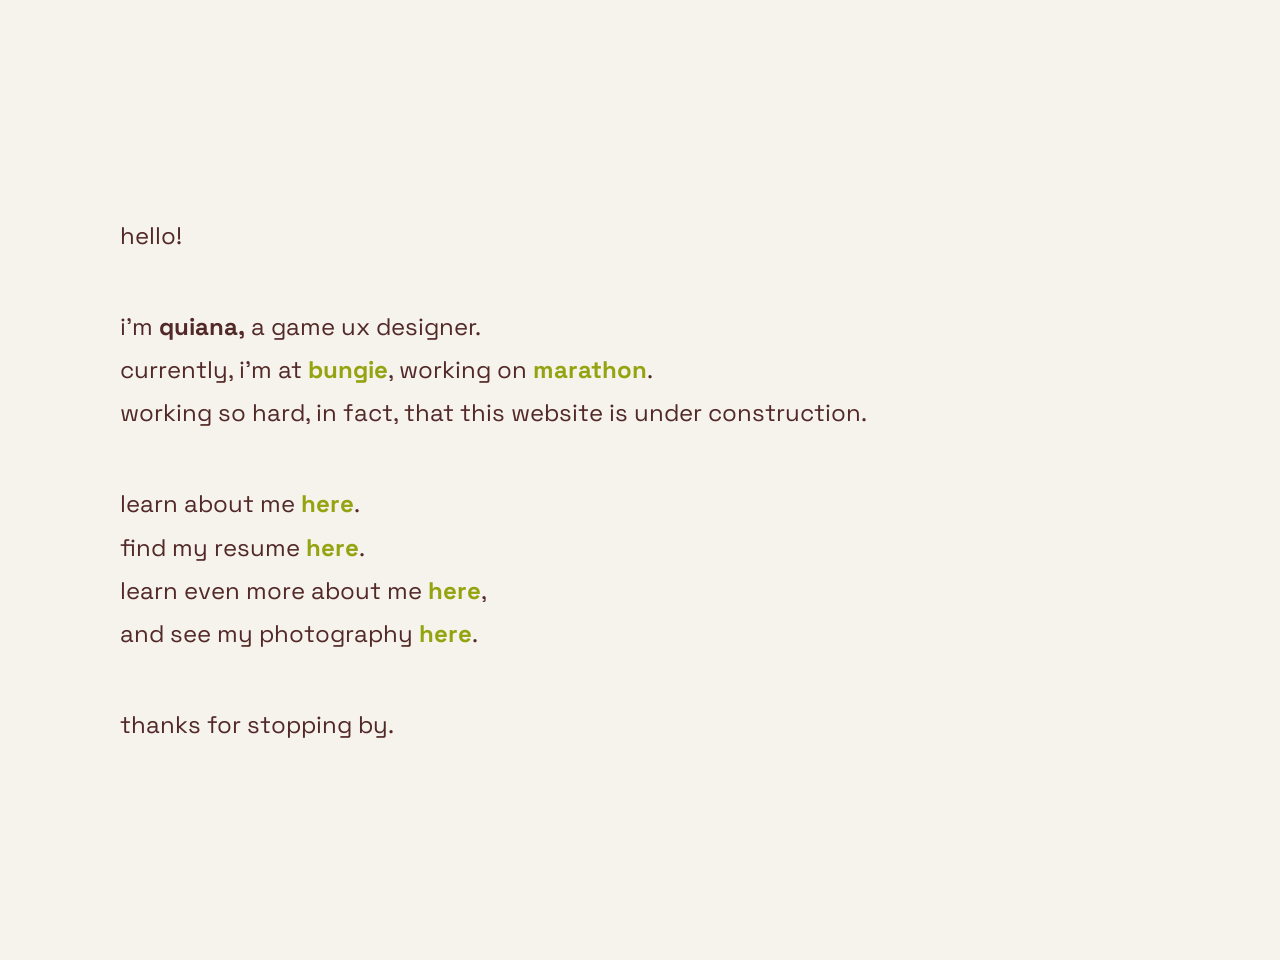
==== index.html @ fec9de56 "initial upload" ====
<!DOCTYPE html>
<html lang="en">
<head>
    <meta charset="UTF-8">
    <meta name="viewport" content="width=device-width, initial-scale=1.0">
    <title>quiana dang</title>
    <link rel="stylesheet" type="text/css" href="styles.css">
</head>
<body class="fade-in">
    <div id="homecontainer">
    <p>hello!</p>
    <p>i'm <b>quiana,</b> a game ux designer.
    <br>currently, i'm at <a href="https://www.bungie.net/7">bungie</a>, working on <a href="https://marathonthegame.com/">marathon</a>.
    <br>working so hard, in fact, that this website is under construction.</p>
    <p>
        learn about me <a href="about.html">here</a>.
        <br>find my resume <a href="https://drive.google.com/file/d/1p6E0idSL_0x3lYtQxn77YolcB4OP8FVv/view?usp=drive_link">here</a>.
        <br>learn even more about me <a href="blog.html">here</a>,
        <br>and see my photography <a href="https://vsco.co/jarupants/gallery">here</a>.
    </p>
    
    <p>thanks for stopping by.</p>
    </div>
</body>
</html>
---- styles.css ----
/* styles */

.fade-in {
	opacity: 1;
	animation-name: fadeInOpacity;
	animation-iteration-count: 1;
	animation-timing-function: ease-in;
	animation-duration: 0.25s;
}

@keyframes fadeInOpacity {
	0% {
		opacity: 0;
	}
	100% {
		opacity: 1;
	}
}

@font-face {
  font-family: 'Space Grotesk';
  src: local('Space Grotesk'),
  url('SpaceGrotesk.ttf') format('truetype');
}


html, body {
  margin: 0;
  padding: 0;
  width: 100%;
  height: 100%;
  background-color: rgb(245, 243, 235);
  font-family: 'Space Grotesk', sans-serif;
  color:rgb(82, 40, 40);
  font-size: 24px;
}

#homecontainer {
  width: 80dvw;
  height: 80dvh;
  padding: 120px;
  display: flex;
  flex-direction: column;
  justify-content: center;
  align-items: left;
}

#othercontainer {
  width: 80dvw;
  height: 80dvh;
  padding: 120px;
  display: flex;
  flex-direction: column;
  justify-content: center;
  align-items: left;
}

#blogcontainer {
  width: 80dvw;
  height: 80dvh;
  padding: 120px;
  display: flex;
  flex-direction: column;
  justify-content: start;
  align-items: left;
}

#resumecontainer {
    width:auto;
    height: fit-content;
    display: flex;
    flex-direction: row;
    justify-content: start;
    align-items: left;
}

.resumecomponent {
    width:fit-content;
}

table {
    border-spacing: 50px 0;
    margin-left: -50px;
}

tr {
    line-height: 230%;
}

p {
    text-wrap: wrap;
    line-height:180%
}

br {
    text-wrap: wrap;
}

.accent {
    color:#dd9907;
}

.blogtext {
    font-size: 16px;
    line-height: 150%;
}

.datetext {
    font-size: 16px;
    font-weight: bold;
    line-height: 150%;
}

.date {
    text-align: end;
    width: 0;
    color:rgb(204, 187, 176);
}

h1 {
    font-size: 20px;
    
}

a {
    font-weight: 800;
    color:#94a30f;
    text-decoration: none;
}

a:hover {
    color:#dd9907;
    transition: color 0.5s ease;
}

.resumeBlock {
    text-align: start;
    width: 50dvw;
    margin-left: 22px;
}

li {
    margin-left: 20px;
}
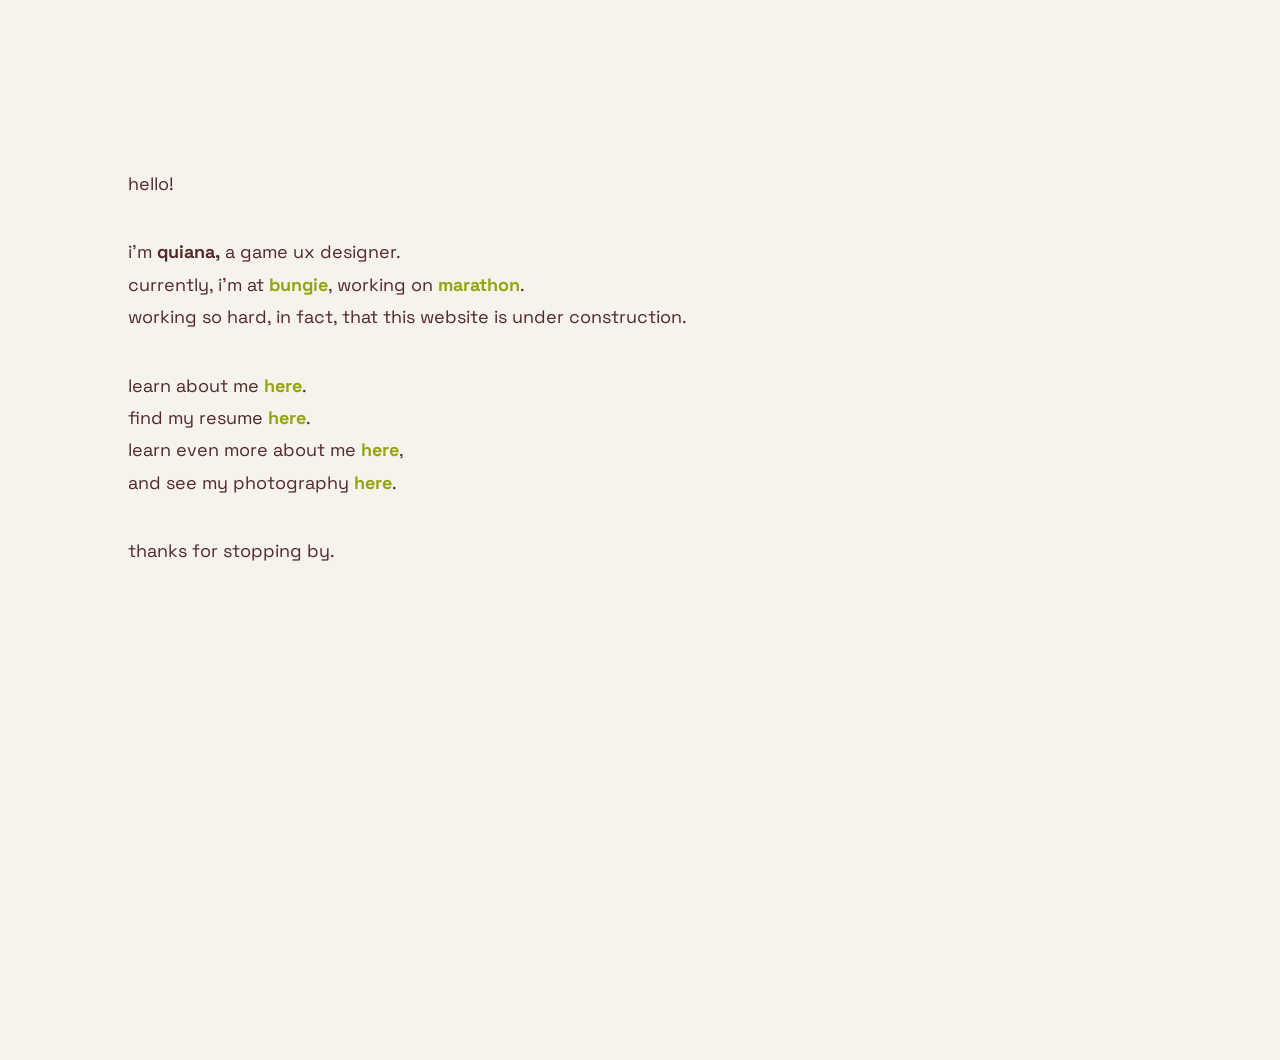
==== commit b41e4e12: "scroll elements" ====
--- a/index.html
+++ b/index.html
@@ -7,19 +7,22 @@
     <link rel="stylesheet" type="text/css" href="styles.css">
 </head>
 <body class="fade-in">
-    <div id="homecontainer">
-    <p>hello!</p>
-    <p>i'm <b>quiana,</b> a game ux designer.
-    <br>currently, i'm at <a href="https://www.bungie.net/7">bungie</a>, working on <a href="https://marathonthegame.com/">marathon</a>.
-    <br>working so hard, in fact, that this website is under construction.</p>
-    <p>
-        learn about me <a href="about.html">here</a>.
-        <br>find my resume <a href="https://drive.google.com/file/d/1p6E0idSL_0x3lYtQxn77YolcB4OP8FVv/view?usp=drive_link">here</a>.
-        <br>learn even more about me <a href="blog.html">here</a>,
-        <br>and see my photography <a href="https://vsco.co/jarupants/gallery">here</a>.
-    </p>
+    <div id="content">
+        <div id="homecontainer">
+            <p style="margin-top:120px;">hello!</p>
+            <p>i'm <b>quiana,</b> a game ux designer.
+            <br>currently, i'm at <a href="https://www.bungie.net/7">bungie</a>, working on <a href="https://marathonthegame.com/">marathon</a>.
+            <br>working so hard, in fact, that this website is under construction.</p>
+            <p>
+                learn about me <a href="about.html">here</a>.
+                <br>find my resume <a href="https://drive.google.com/file/d/1p6E0idSL_0x3lYtQxn77YolcB4OP8FVv/view?usp=drive_link">here</a>.
+                <br>learn even more about me <a href="blog.html">here</a>,
+                <br>and see my photography <a href="https://vsco.co/jarupants/gallery">here</a>.
+            </p>
+            
+            <p>thanks for stopping by.</p>
+        </div>
+    </div>
     
-    <p>thanks for stopping by.</p>
-    </div>
 </body>
 </html>
--- a/styles.css
+++ b/styles.css
@@ -23,22 +23,43 @@
   url('SpaceGrotesk.ttf') format('truetype');
 }
 
+#backlink {
+    margin-top: 120px;
+    margin-left: 120px;
+}
 
 html, body {
-  margin: 0;
-  padding: 0;
-  width: 100%;
-  height: 100%;
+  display: flex;
+  width: 100dvw;
+  height: 100dvh;
+  overflow:hidden;
+  margin-bottom:120px;
   background-color: rgb(245, 243, 235);
   font-family: 'Space Grotesk', sans-serif;
   color:rgb(82, 40, 40);
-  font-size: 24px;
+  font-size: 18px;
+}
+
+#content {
+    min-height:0;
+    margin-left: 120px;
+    margin-right: 120px;
+    margin-bottom: 120px;
+    margin-top: 40px;
+    overflow: scroll;
+    display: flex;
+    flex-flow: column;
+    height: 100%;
+    /* mask-image: linear-gradient(to bottom, 
+    transparent, 
+    black 20px, 
+    black calc(100% - 20px), 
+    transparent
+  );
+  -webkit-mask-image: linear-gradient(to bottom, transparent, black 50px, black calc(100% - 50px), transparent); */
 }
 
 #homecontainer {
-  width: 80dvw;
-  height: 80dvh;
-  padding: 120px;
   display: flex;
   flex-direction: column;
   justify-content: center;
@@ -46,9 +67,6 @@
 }
 
 #othercontainer {
-  width: 80dvw;
-  height: 80dvh;
-  padding: 120px;
   display: flex;
   flex-direction: column;
   justify-content: center;
@@ -56,13 +74,12 @@
 }
 
 #blogcontainer {
-  width: 80dvw;
-  height: 80dvh;
-  padding: 120px;
   display: flex;
   flex-direction: column;
   justify-content: start;
   align-items: left;
+  width: 60%;
+  
 }
 
 #resumecontainer {
@@ -109,6 +126,7 @@
     font-size: 16px;
     font-weight: bold;
     line-height: 150%;
+    margin-left: 120px;
 }
 
 .date {
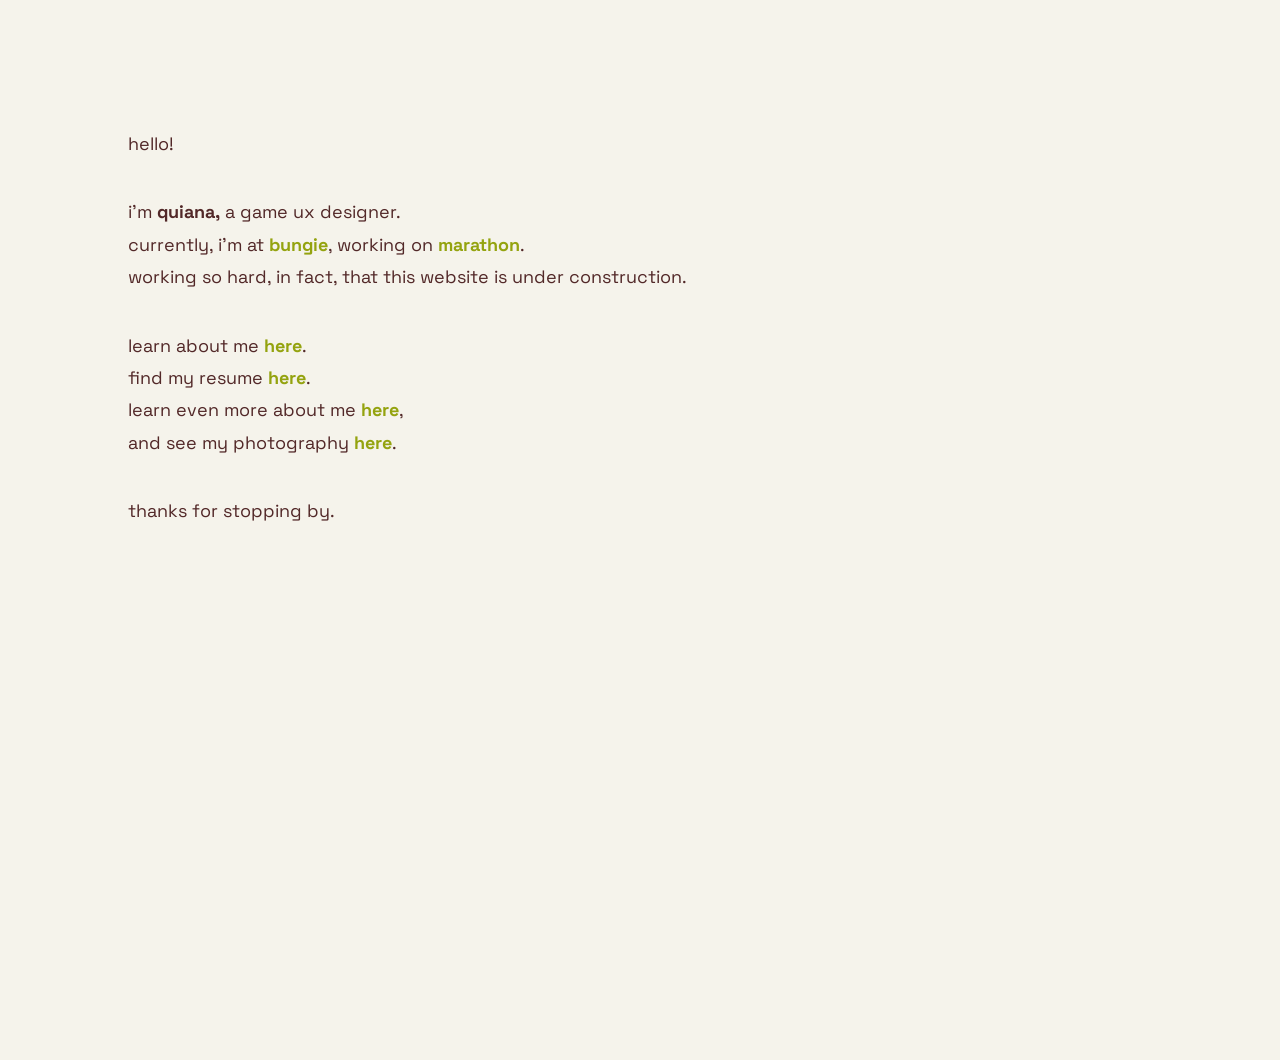
==== commit 6afc933f: "margin fix" ====
--- a/index.html
+++ b/index.html
@@ -9,7 +9,7 @@
 <body class="fade-in">
     <div id="content">
         <div id="homecontainer">
-            <p style="margin-top:120px;">hello!</p>
+            <p style="margin-top:80px;">hello!</p>
             <p>i'm <b>quiana,</b> a game ux designer.
             <br>currently, i'm at <a href="https://www.bungie.net/7">bungie</a>, working on <a href="https://marathonthegame.com/">marathon</a>.
             <br>working so hard, in fact, that this website is under construction.</p>
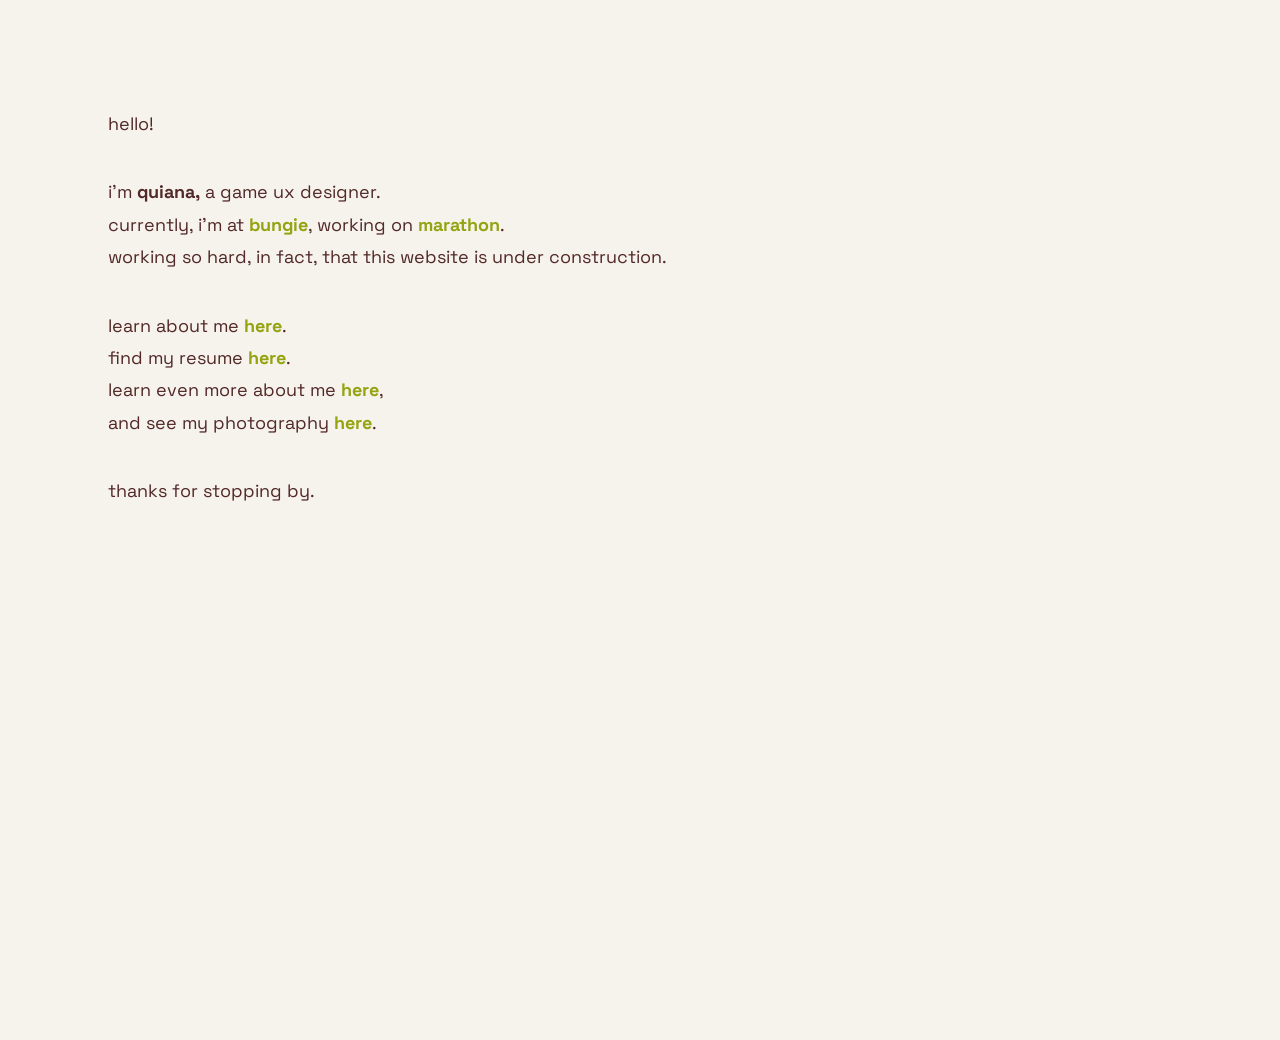
==== commit 1ff43a0b: "margin trims" ====
--- a/index.html
+++ b/index.html
@@ -9,7 +9,7 @@
 <body class="fade-in">
     <div id="content">
         <div id="homecontainer">
-            <p style="margin-top:80px;">hello!</p>
+            <p style="margin-top:60px;">hello!</p>
             <p>i'm <b>quiana,</b> a game ux designer.
             <br>currently, i'm at <a href="https://www.bungie.net/7">bungie</a>, working on <a href="https://marathonthegame.com/">marathon</a>.
             <br>working so hard, in fact, that this website is under construction.</p>
--- a/styles.css
+++ b/styles.css
@@ -24,8 +24,8 @@
 }
 
 #backlink {
-    margin-top: 120px;
-    margin-left: 120px;
+    margin-top: 100px;
+    margin-left: 100px;
 }
 
 html, body {
@@ -33,7 +33,7 @@
   width: 100dvw;
   height: 100dvh;
   overflow:hidden;
-  margin-bottom:120px;
+  margin-bottom:100px;
   background-color: rgb(245, 243, 235);
   font-family: 'Space Grotesk', sans-serif;
   color:rgb(82, 40, 40);
@@ -42,9 +42,9 @@
 
 #content {
     min-height:0;
-    margin-left: 120px;
-    margin-right: 120px;
-    margin-bottom: 120px;
+    margin-left: 100px;
+    margin-right: 100px;
+    margin-bottom: 100px;
     margin-top: 40px;
     overflow: scroll;
     display: flex;
@@ -126,7 +126,7 @@
     font-size: 16px;
     font-weight: bold;
     line-height: 150%;
-    margin-left: 120px;
+    margin-left: 100px;
 }
 
 .date {
